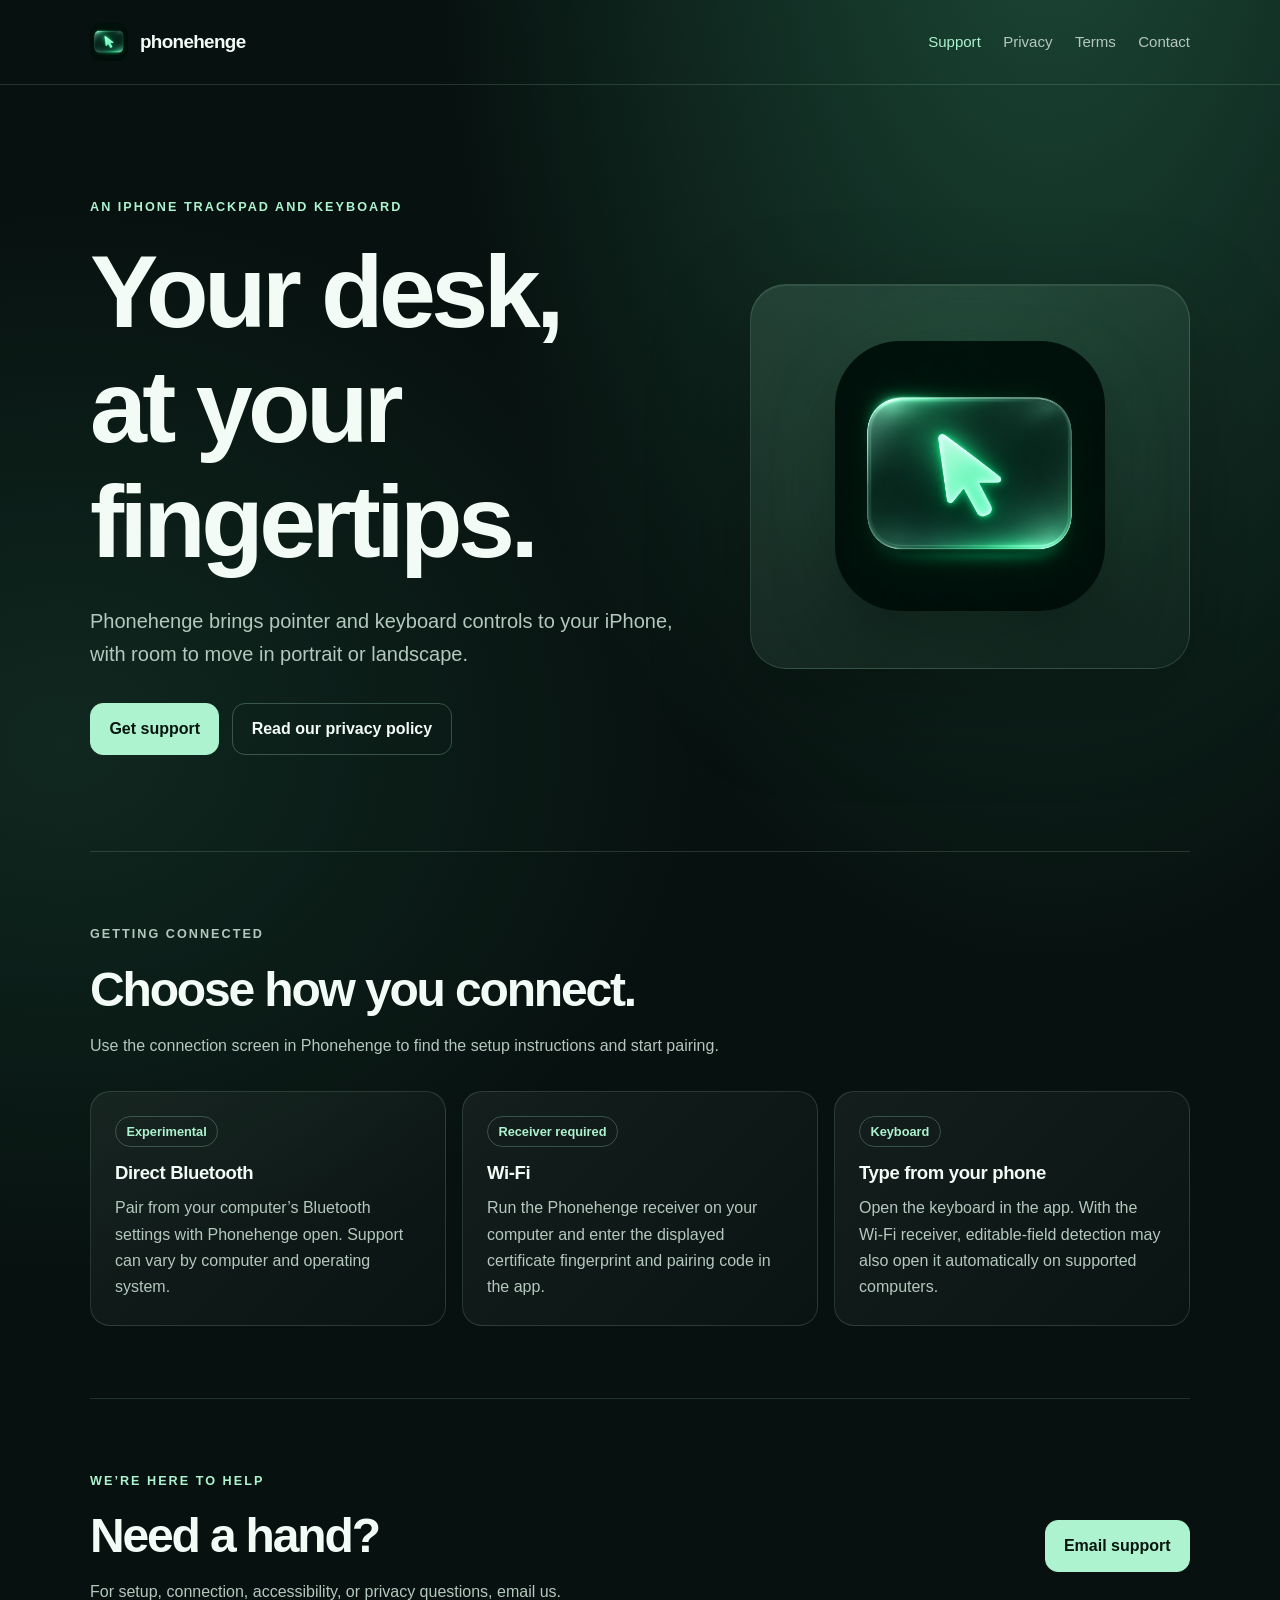
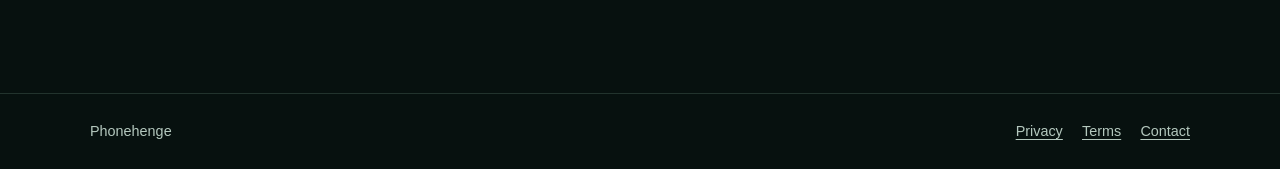
==== index.html @ 4506eaed "Create Phonehenge support and privacy site" ====
<!doctype html>
<html lang="en">
<head>
  <meta charset="utf-8">
  <meta name="viewport" content="width=device-width, initial-scale=1">
  <meta name="description" content="Phonehenge support, connection help, and privacy information.">
  <meta name="theme-color" content="#07110f">
  <title>Phonehenge — your desk, at your fingertips</title>
  <link rel="icon" type="image/png" href="assets/phonehenge-icon.png">
  <link rel="stylesheet" href="styles.css">
</head>
<body>
<a class="skip" href="#main">Skip to content</a>
<header class="site-header"><div class="wrap nav">
  <a class="brand" href="index.html"><img src="assets/phonehenge-icon.png" alt="" width="38" height="38">phonehenge</a>
  <nav class="nav-links" aria-label="Main navigation"><a href="index.html" aria-current="page">Support</a><a href="privacy.html">Privacy</a><a href="terms.html">Terms</a><a href="mailto:theluckyclover@gmail.com">Contact</a></nav>
</div></header>
<main id="main"><div class="wrap">
  <section class="hero" aria-labelledby="hero-title">
    <div><p class="eyebrow">An iPhone trackpad and keyboard</p><h1 id="hero-title">Your desk, at your fingertips.</h1>
      <p class="lead">Phonehenge brings pointer and keyboard controls to your iPhone, with room to move in portrait or landscape.</p>
      <div class="actions"><a class="button" href="#get-help">Get support</a><a class="button secondary" href="privacy.html">Read our privacy policy</a></div>
    </div>
    <div class="hero-visual"><img src="assets/phonehenge-icon.png" alt="Phonehenge icon: a glowing pointer on a glass trackpad" width="270" height="270"></div>
  </section>
  <section class="section" aria-labelledby="connect-title"><div class="section-head"><p class="eyebrow">Getting connected</p><h2 id="connect-title">Choose how you connect.</h2><p>Use the connection screen in Phonehenge to find the setup instructions and start pairing.</p></div>
    <div class="grid">
      <article class="card"><span class="badge">Experimental</span><h3>Direct Bluetooth</h3><p>Pair from your computer’s Bluetooth settings with Phonehenge open. Support can vary by computer and operating system.</p></article>
      <article class="card"><span class="badge">Receiver required</span><h3>Wi-Fi</h3><p>Run the Phonehenge receiver on your computer and enter the displayed certificate fingerprint and pairing code in the app.</p></article>
      <article class="card"><span class="badge">Keyboard</span><h3>Type from your phone</h3><p>Open the keyboard in the app. With the Wi-Fi receiver, editable-field detection may also open it automatically on supported computers.</p></article>
    </div>
  </section>
  <section class="section contact" id="get-help" aria-labelledby="help-title"><div><p class="eyebrow">We’re here to help</p><h2 id="help-title">Need a hand?</h2><p class="subtle">For setup, connection, accessibility, or privacy questions, email us.</p></div><a class="button" href="mailto:theluckyclover@gmail.com">Email support</a></section>
</div></main>
<footer><div class="wrap footer-inner"><span>Phonehenge</span><nav class="footer-links" aria-label="Footer navigation"><a href="privacy.html">Privacy</a><a href="terms.html">Terms</a><a href="mailto:theluckyclover@gmail.com">Contact</a></nav></div></footer>
</body></html>
---- styles.css ----
:root{color-scheme:dark;--bg:#07110f;--panel:#10201c;--panel2:#142a23;--text:#f3fbf6;--muted:#b4c8be;--accent:#adf3cf;--line:rgba(190,245,214,.15);--max:1100px;font-family:ui-sans-serif,-apple-system,BlinkMacSystemFont,"Segoe UI",sans-serif}*{box-sizing:border-box}html{scroll-behavior:smooth}body{margin:0;background:radial-gradient(ellipse at 82% -10%,#1c4937 0,transparent 42%),radial-gradient(ellipse at 5% 42%,#102820 0,transparent 38%),var(--bg);color:var(--text);line-height:1.65}a{color:var(--accent);text-underline-offset:.2em}a:hover{text-decoration-thickness:2px}a:focus-visible{outline:3px solid var(--accent);outline-offset:4px;border-radius:3px}.skip{position:absolute;top:-4rem;left:1rem;background:var(--accent);color:#06120c;padding:.6rem 1rem;z-index:5}.skip:focus{top:1rem}.wrap{width:min(var(--max),calc(100% - 3rem));margin:auto}.site-header{border-bottom:1px solid var(--line)}.nav{min-height:84px;display:flex;align-items:center;justify-content:space-between;gap:1.5rem}.brand{display:inline-flex;align-items:center;gap:.75rem;text-decoration:none;color:var(--text);font-size:1.18rem;font-weight:750;letter-spacing:-.035em}.brand img{width:38px;height:38px;border-radius:11px}.nav-links{display:flex;align-items:center;gap:1.4rem;flex-wrap:wrap}.nav-links a{font-size:.94rem;color:var(--muted);text-decoration:none}.nav-links a:hover,.nav-links a[aria-current=page]{color:var(--accent)}main{min-height:65vh}.hero{display:grid;grid-template-columns:1.15fr .85fr;gap:4rem;align-items:center;padding:7rem 0 6rem}.eyebrow{color:var(--accent);font-size:.79rem;font-weight:750;letter-spacing:.16em;text-transform:uppercase;margin:0 0 1.1rem}h1,h2,h3{line-height:1.12;letter-spacing:-.045em;margin:0}h1{font-size:clamp(3.4rem,8vw,6.6rem);max-width:10ch;font-weight:750}h2{font-size:clamp(2rem,4vw,3rem)}h3{font-size:1.16rem;letter-spacing:-.02em}.lead{font-size:clamp(1.05rem,1.8vw,1.25rem);color:var(--muted);max-width:39rem;margin:1.6rem 0 2rem}.button{display:inline-flex;justify-content:center;align-items:center;min-height:48px;padding:.75rem 1.15rem;border-radius:13px;text-decoration:none;font-weight:700;background:var(--accent);color:#07150e;border:1px solid var(--accent)}.button.secondary{background:transparent;color:var(--text);border-color:rgba(200,255,222,.24)}.actions{display:flex;gap:.8rem;flex-wrap:wrap}.hero-visual{position:relative;min-height:385px;display:grid;place-items:center;border:1px solid var(--line);border-radius:36px;background:linear-gradient(140deg,rgba(173,243,207,.13),rgba(173,243,207,.025));box-shadow:0 30px 100px rgba(0,0,0,.25),inset 0 1px 0 rgba(255,255,255,.08);overflow:hidden}.hero-visual:before{content:"";position:absolute;width:240px;height:240px;border-radius:50%;background:rgba(58,233,151,.14);filter:blur(55px)}.hero-visual img{position:relative;width:min(62%,270px);aspect-ratio:1;border-radius:24%;box-shadow:0 28px 60px rgba(0,0,0,.35)}.section{padding:4.5rem 0;border-top:1px solid var(--line)}.section-head{max-width:700px;margin-bottom:2rem}.section-head p,.subtle{color:var(--muted)}.grid{display:grid;grid-template-columns:repeat(3,1fr);gap:1rem}.card{padding:1.5rem;border:1px solid var(--line);border-radius:20px;background:linear-gradient(135deg,rgba(255,255,255,.055),rgba(255,255,255,.015))}.card p{color:var(--muted);margin:.7rem 0 0}.badge{display:inline-block;border:1px solid rgba(173,243,207,.25);border-radius:999px;color:var(--accent);font-size:.8rem;font-weight:700;padding:.25rem .65rem;margin-bottom:1rem}.contact{display:flex;justify-content:space-between;align-items:center;gap:2rem}.legal{max-width:760px;padding:5rem 0 6rem}.legal h1{font-size:clamp(2.8rem,6vw,4.8rem);max-width:none}.legal h2{font-size:1.5rem;margin:2.5rem 0 .7rem;letter-spacing:-.02em}.legal p,.legal li{color:var(--muted)}.legal ul{padding-left:1.35rem}.legal li+li{margin-top:.55rem}.legal .intro{font-size:1.12rem;margin:1.2rem 0;color:#d6e7dc}.legal .updated{color:var(--muted);font-size:.9rem}footer{border-top:1px solid var(--line);padding:1.6rem 0;color:var(--muted);font-size:.9rem}.footer-inner{display:flex;justify-content:space-between;align-items:center;gap:1.2rem;flex-wrap:wrap}.footer-links{display:flex;gap:1.2rem;flex-wrap:wrap}.footer-links a{color:var(--muted)}@media(max-width:750px){.wrap{width:min(var(--max),calc(100% - 2rem))}.nav{padding:1rem 0;align-items:flex-start;flex-direction:column;gap:.8rem}.nav-links{gap:1rem}.hero{grid-template-columns:1fr;gap:2.5rem;padding:4.5rem 0 4rem}.hero-visual{min-height:300px}.grid{grid-template-columns:1fr}.section{padding:3.5rem 0}.contact{align-items:flex-start;flex-direction:column}.legal{padding:3.5rem 0 4.5rem}}@media(prefers-reduced-motion:reduce){html{scroll-behavior:auto}}
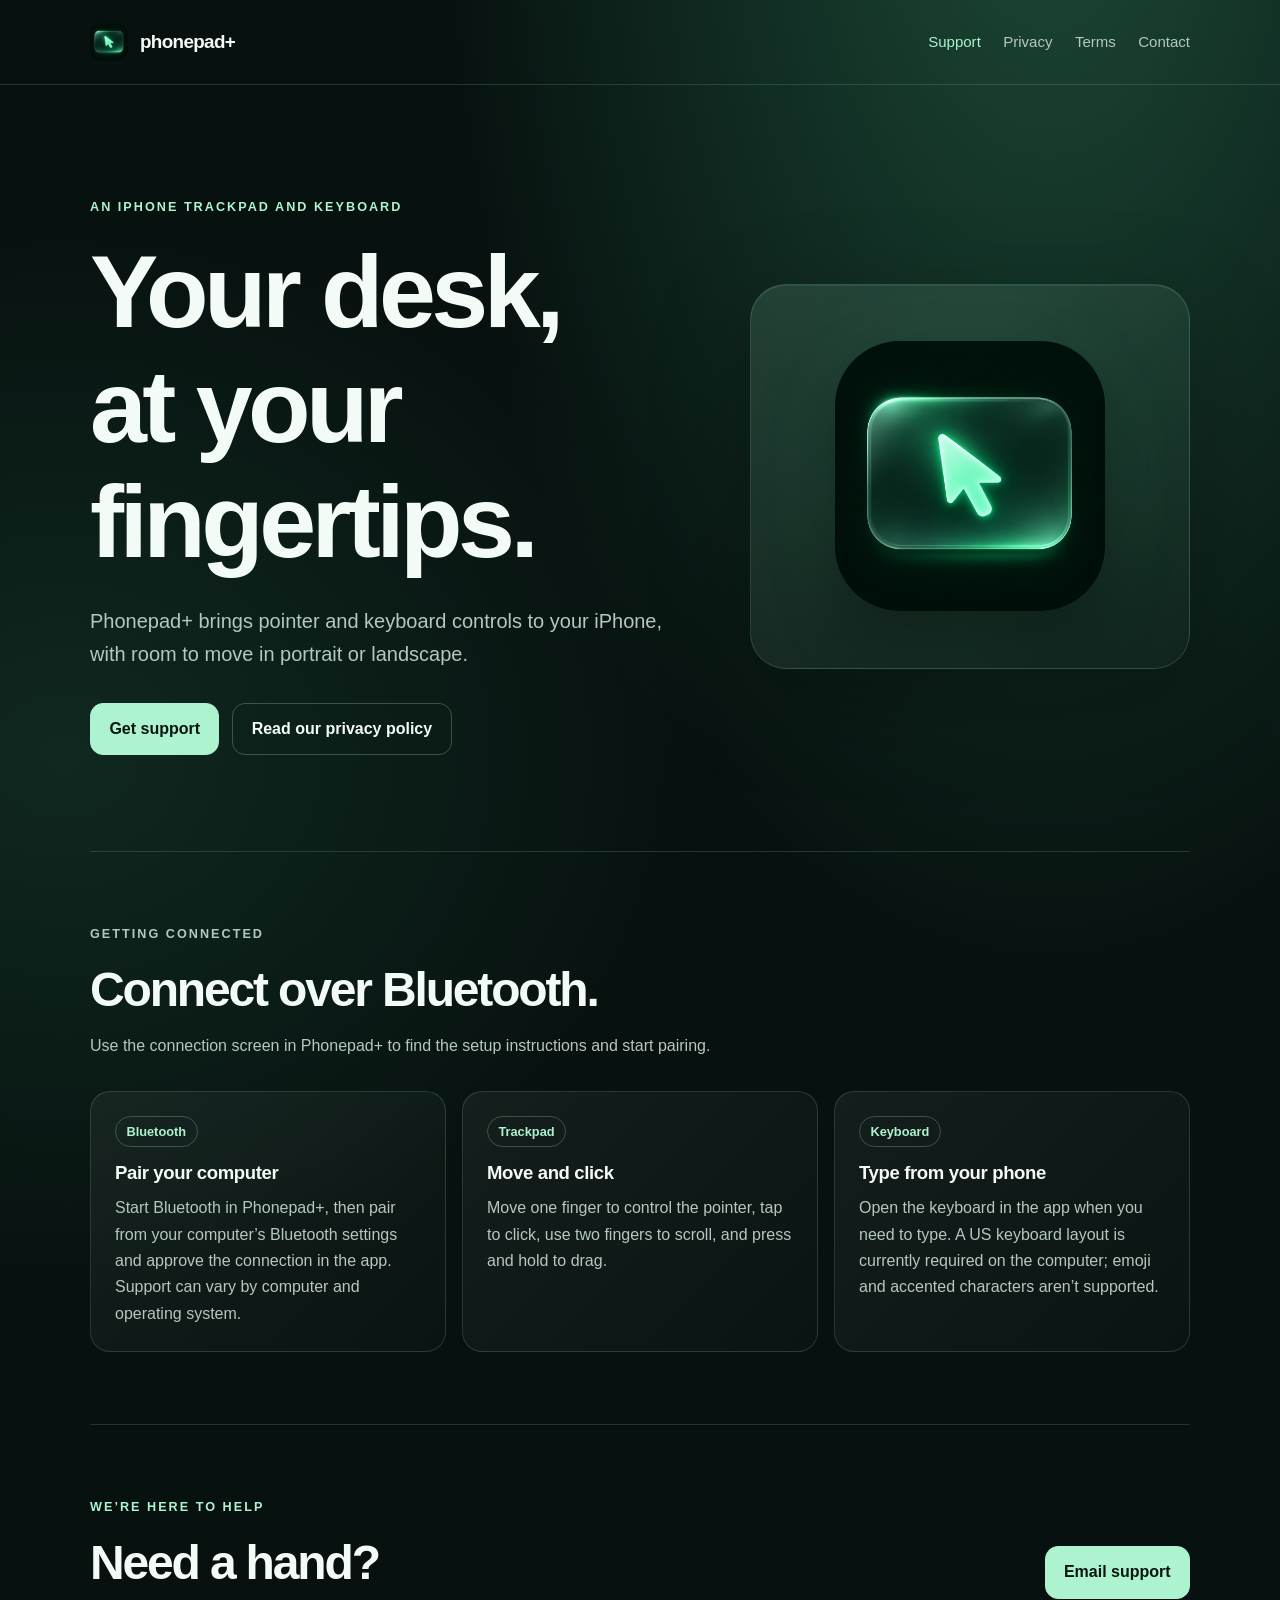
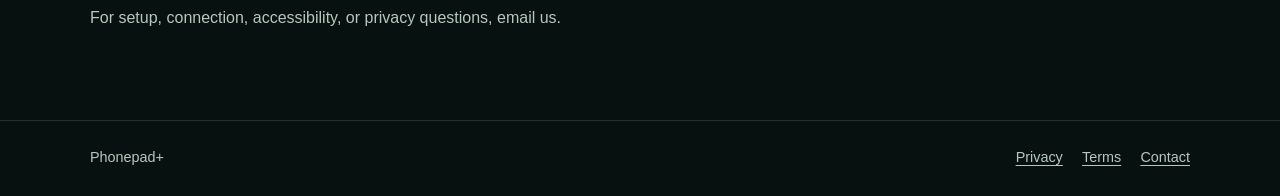
==== commit 9d524c7b: "Update support site for Bluetooth-only Phonepad+" ====
--- a/index.html
+++ b/index.html
@@ -3,34 +3,34 @@
 <head>
   <meta charset="utf-8">
   <meta name="viewport" content="width=device-width, initial-scale=1">
-  <meta name="description" content="Phonehenge support, connection help, and privacy information.">
+  <meta name="description" content="Phonepad+ support, connection help, and privacy information.">
   <meta name="theme-color" content="#07110f">
-  <title>Phonehenge — your desk, at your fingertips</title>
-  <link rel="icon" type="image/png" href="assets/phonehenge-icon.png">
+  <title>Phonepad+ — your desk, at your fingertips</title>
+  <link rel="icon" type="image/png" href="assets/phonepad-plus-icon.png">
   <link rel="stylesheet" href="styles.css">
 </head>
 <body>
 <a class="skip" href="#main">Skip to content</a>
 <header class="site-header"><div class="wrap nav">
-  <a class="brand" href="index.html"><img src="assets/phonehenge-icon.png" alt="" width="38" height="38">phonehenge</a>
+  <a class="brand" href="index.html"><img src="assets/phonepad-plus-icon.png" alt="" width="38" height="38">phonepad+</a>
   <nav class="nav-links" aria-label="Main navigation"><a href="index.html" aria-current="page">Support</a><a href="privacy.html">Privacy</a><a href="terms.html">Terms</a><a href="mailto:theluckyclover@gmail.com">Contact</a></nav>
 </div></header>
 <main id="main"><div class="wrap">
   <section class="hero" aria-labelledby="hero-title">
     <div><p class="eyebrow">An iPhone trackpad and keyboard</p><h1 id="hero-title">Your desk, at your fingertips.</h1>
-      <p class="lead">Phonehenge brings pointer and keyboard controls to your iPhone, with room to move in portrait or landscape.</p>
+      <p class="lead">Phonepad+ brings pointer and keyboard controls to your iPhone, with room to move in portrait or landscape.</p>
       <div class="actions"><a class="button" href="#get-help">Get support</a><a class="button secondary" href="privacy.html">Read our privacy policy</a></div>
     </div>
-    <div class="hero-visual"><img src="assets/phonehenge-icon.png" alt="Phonehenge icon: a glowing pointer on a glass trackpad" width="270" height="270"></div>
+    <div class="hero-visual"><img src="assets/phonepad-plus-icon.png" alt="Phonepad+ icon: a glowing pointer on a glass trackpad" width="270" height="270"></div>
   </section>
-  <section class="section" aria-labelledby="connect-title"><div class="section-head"><p class="eyebrow">Getting connected</p><h2 id="connect-title">Choose how you connect.</h2><p>Use the connection screen in Phonehenge to find the setup instructions and start pairing.</p></div>
+  <section class="section" aria-labelledby="connect-title"><div class="section-head"><p class="eyebrow">Getting connected</p><h2 id="connect-title">Connect over Bluetooth.</h2><p>Use the connection screen in Phonepad+ to find the setup instructions and start pairing.</p></div>
     <div class="grid">
-      <article class="card"><span class="badge">Experimental</span><h3>Direct Bluetooth</h3><p>Pair from your computer’s Bluetooth settings with Phonehenge open. Support can vary by computer and operating system.</p></article>
-      <article class="card"><span class="badge">Receiver required</span><h3>Wi-Fi</h3><p>Run the Phonehenge receiver on your computer and enter the displayed certificate fingerprint and pairing code in the app.</p></article>
-      <article class="card"><span class="badge">Keyboard</span><h3>Type from your phone</h3><p>Open the keyboard in the app. With the Wi-Fi receiver, editable-field detection may also open it automatically on supported computers.</p></article>
+      <article class="card"><span class="badge">Bluetooth</span><h3>Pair your computer</h3><p>Start Bluetooth in Phonepad+, then pair from your computer’s Bluetooth settings and approve the connection in the app. Support can vary by computer and operating system.</p></article>
+      <article class="card"><span class="badge">Trackpad</span><h3>Move and click</h3><p>Move one finger to control the pointer, tap to click, use two fingers to scroll, and press and hold to drag.</p></article>
+      <article class="card"><span class="badge">Keyboard</span><h3>Type from your phone</h3><p>Open the keyboard in the app when you need to type. A US keyboard layout is currently required on the computer; emoji and accented characters aren’t supported.</p></article>
     </div>
   </section>
   <section class="section contact" id="get-help" aria-labelledby="help-title"><div><p class="eyebrow">We’re here to help</p><h2 id="help-title">Need a hand?</h2><p class="subtle">For setup, connection, accessibility, or privacy questions, email us.</p></div><a class="button" href="mailto:theluckyclover@gmail.com">Email support</a></section>
 </div></main>
-<footer><div class="wrap footer-inner"><span>Phonehenge</span><nav class="footer-links" aria-label="Footer navigation"><a href="privacy.html">Privacy</a><a href="terms.html">Terms</a><a href="mailto:theluckyclover@gmail.com">Contact</a></nav></div></footer>
+<footer><div class="wrap footer-inner"><span>Phonepad+</span><nav class="footer-links" aria-label="Footer navigation"><a href="privacy.html">Privacy</a><a href="terms.html">Terms</a><a href="mailto:theluckyclover@gmail.com">Contact</a></nav></div></footer>
 </body></html>
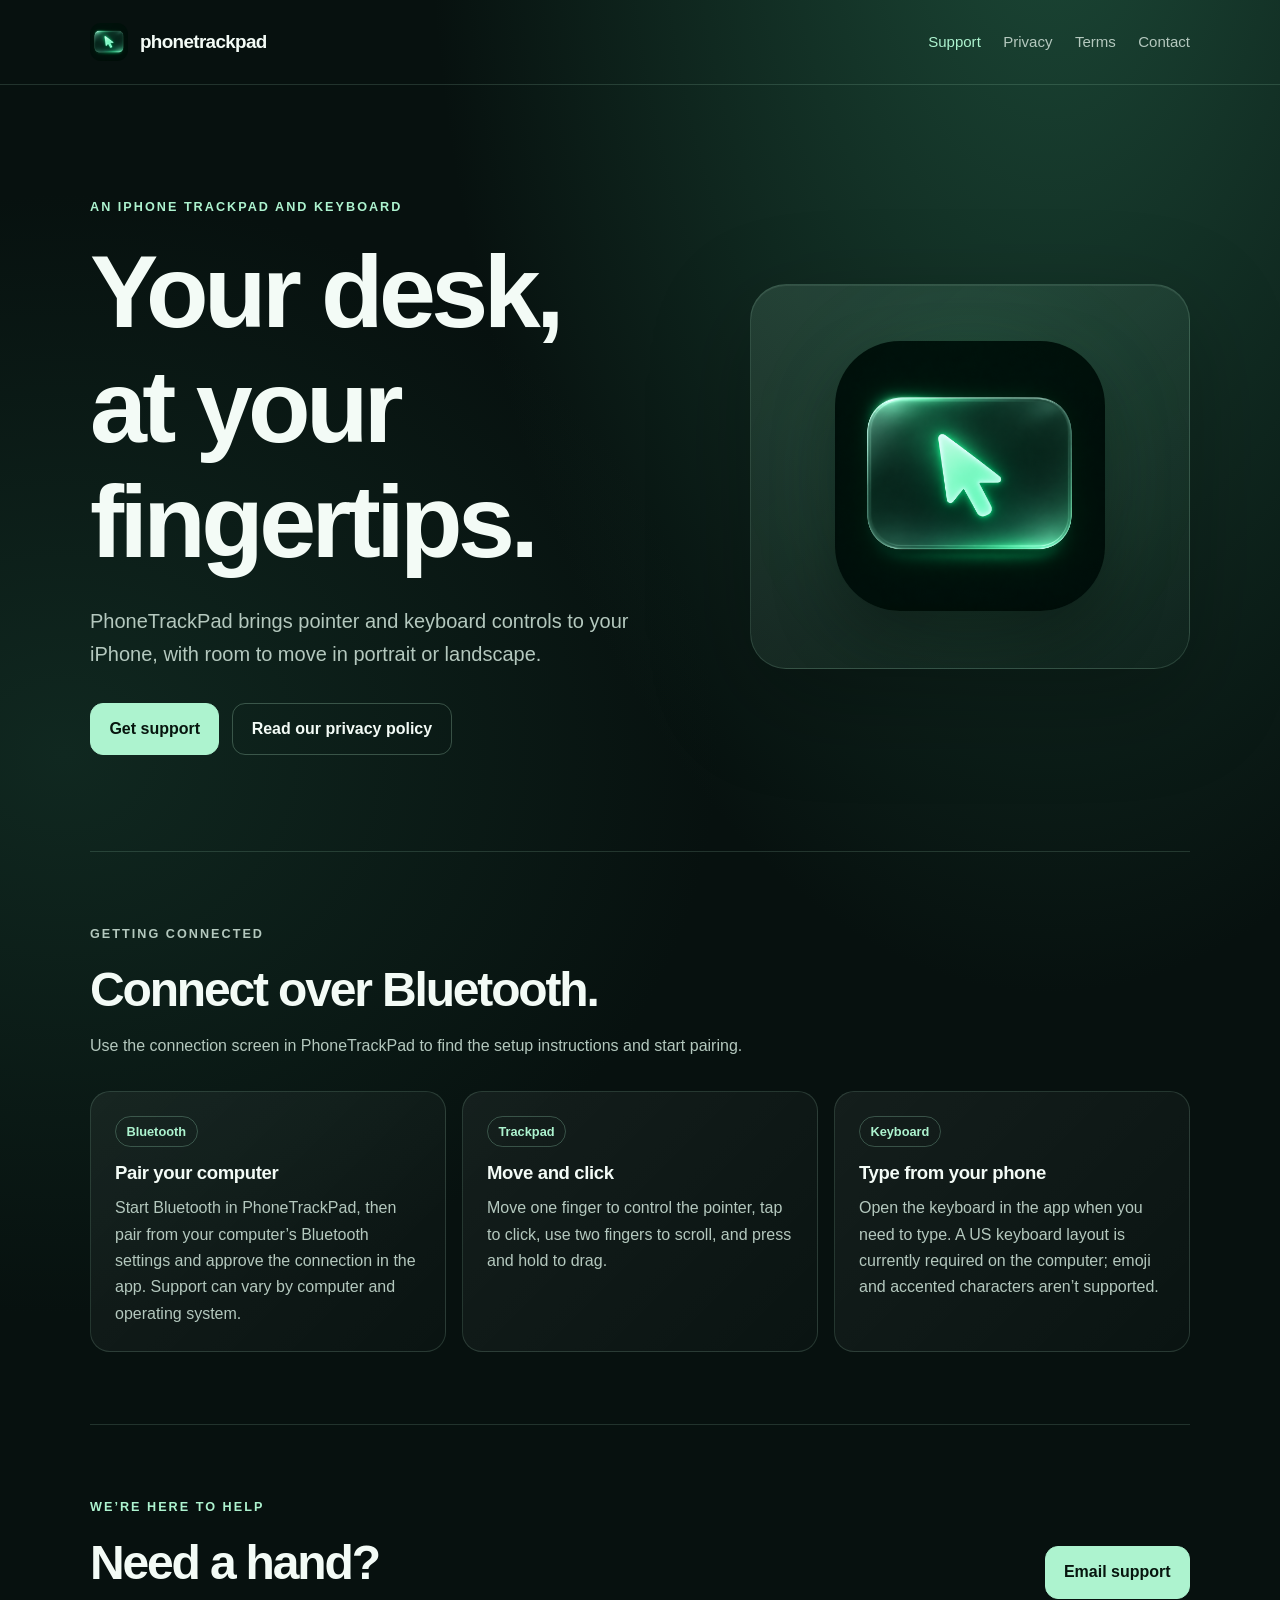
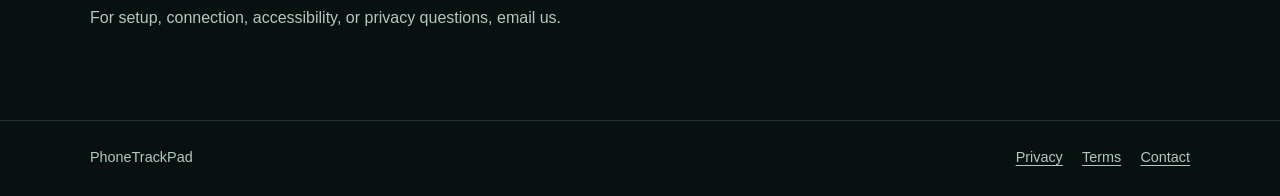
==== commit fd601e14: "Update public pages for PhoneTrackPad" ====
--- a/index.html
+++ b/index.html
@@ -3,34 +3,34 @@
 <head>
   <meta charset="utf-8">
   <meta name="viewport" content="width=device-width, initial-scale=1">
-  <meta name="description" content="Phonepad+ support, connection help, and privacy information.">
+  <meta name="description" content="PhoneTrackPad support, connection help, and privacy information.">
   <meta name="theme-color" content="#07110f">
-  <title>Phonepad+ — your desk, at your fingertips</title>
+  <title>PhoneTrackPad — your desk, at your fingertips</title>
   <link rel="icon" type="image/png" href="assets/phonepad-plus-icon.png">
   <link rel="stylesheet" href="styles.css">
 </head>
 <body>
 <a class="skip" href="#main">Skip to content</a>
 <header class="site-header"><div class="wrap nav">
-  <a class="brand" href="index.html"><img src="assets/phonepad-plus-icon.png" alt="" width="38" height="38">phonepad+</a>
+  <a class="brand" href="index.html"><img src="assets/phonepad-plus-icon.png" alt="" width="38" height="38">phonetrackpad</a>
   <nav class="nav-links" aria-label="Main navigation"><a href="index.html" aria-current="page">Support</a><a href="privacy.html">Privacy</a><a href="terms.html">Terms</a><a href="mailto:theluckyclover@gmail.com">Contact</a></nav>
 </div></header>
 <main id="main"><div class="wrap">
   <section class="hero" aria-labelledby="hero-title">
     <div><p class="eyebrow">An iPhone trackpad and keyboard</p><h1 id="hero-title">Your desk, at your fingertips.</h1>
-      <p class="lead">Phonepad+ brings pointer and keyboard controls to your iPhone, with room to move in portrait or landscape.</p>
+      <p class="lead">PhoneTrackPad brings pointer and keyboard controls to your iPhone, with room to move in portrait or landscape.</p>
       <div class="actions"><a class="button" href="#get-help">Get support</a><a class="button secondary" href="privacy.html">Read our privacy policy</a></div>
     </div>
-    <div class="hero-visual"><img src="assets/phonepad-plus-icon.png" alt="Phonepad+ icon: a glowing pointer on a glass trackpad" width="270" height="270"></div>
+    <div class="hero-visual"><img src="assets/phonepad-plus-icon.png" alt="PhoneTrackPad icon: a glowing pointer on a glass trackpad" width="270" height="270"></div>
   </section>
-  <section class="section" aria-labelledby="connect-title"><div class="section-head"><p class="eyebrow">Getting connected</p><h2 id="connect-title">Connect over Bluetooth.</h2><p>Use the connection screen in Phonepad+ to find the setup instructions and start pairing.</p></div>
+  <section class="section" aria-labelledby="connect-title"><div class="section-head"><p class="eyebrow">Getting connected</p><h2 id="connect-title">Connect over Bluetooth.</h2><p>Use the connection screen in PhoneTrackPad to find the setup instructions and start pairing.</p></div>
     <div class="grid">
-      <article class="card"><span class="badge">Bluetooth</span><h3>Pair your computer</h3><p>Start Bluetooth in Phonepad+, then pair from your computer’s Bluetooth settings and approve the connection in the app. Support can vary by computer and operating system.</p></article>
+      <article class="card"><span class="badge">Bluetooth</span><h3>Pair your computer</h3><p>Start Bluetooth in PhoneTrackPad, then pair from your computer’s Bluetooth settings and approve the connection in the app. Support can vary by computer and operating system.</p></article>
       <article class="card"><span class="badge">Trackpad</span><h3>Move and click</h3><p>Move one finger to control the pointer, tap to click, use two fingers to scroll, and press and hold to drag.</p></article>
       <article class="card"><span class="badge">Keyboard</span><h3>Type from your phone</h3><p>Open the keyboard in the app when you need to type. A US keyboard layout is currently required on the computer; emoji and accented characters aren’t supported.</p></article>
     </div>
   </section>
   <section class="section contact" id="get-help" aria-labelledby="help-title"><div><p class="eyebrow">We’re here to help</p><h2 id="help-title">Need a hand?</h2><p class="subtle">For setup, connection, accessibility, or privacy questions, email us.</p></div><a class="button" href="mailto:theluckyclover@gmail.com">Email support</a></section>
 </div></main>
-<footer><div class="wrap footer-inner"><span>Phonepad+</span><nav class="footer-links" aria-label="Footer navigation"><a href="privacy.html">Privacy</a><a href="terms.html">Terms</a><a href="mailto:theluckyclover@gmail.com">Contact</a></nav></div></footer>
+<footer><div class="wrap footer-inner"><span>PhoneTrackPad</span><nav class="footer-links" aria-label="Footer navigation"><a href="privacy.html">Privacy</a><a href="terms.html">Terms</a><a href="mailto:theluckyclover@gmail.com">Contact</a></nav></div></footer>
 </body></html>
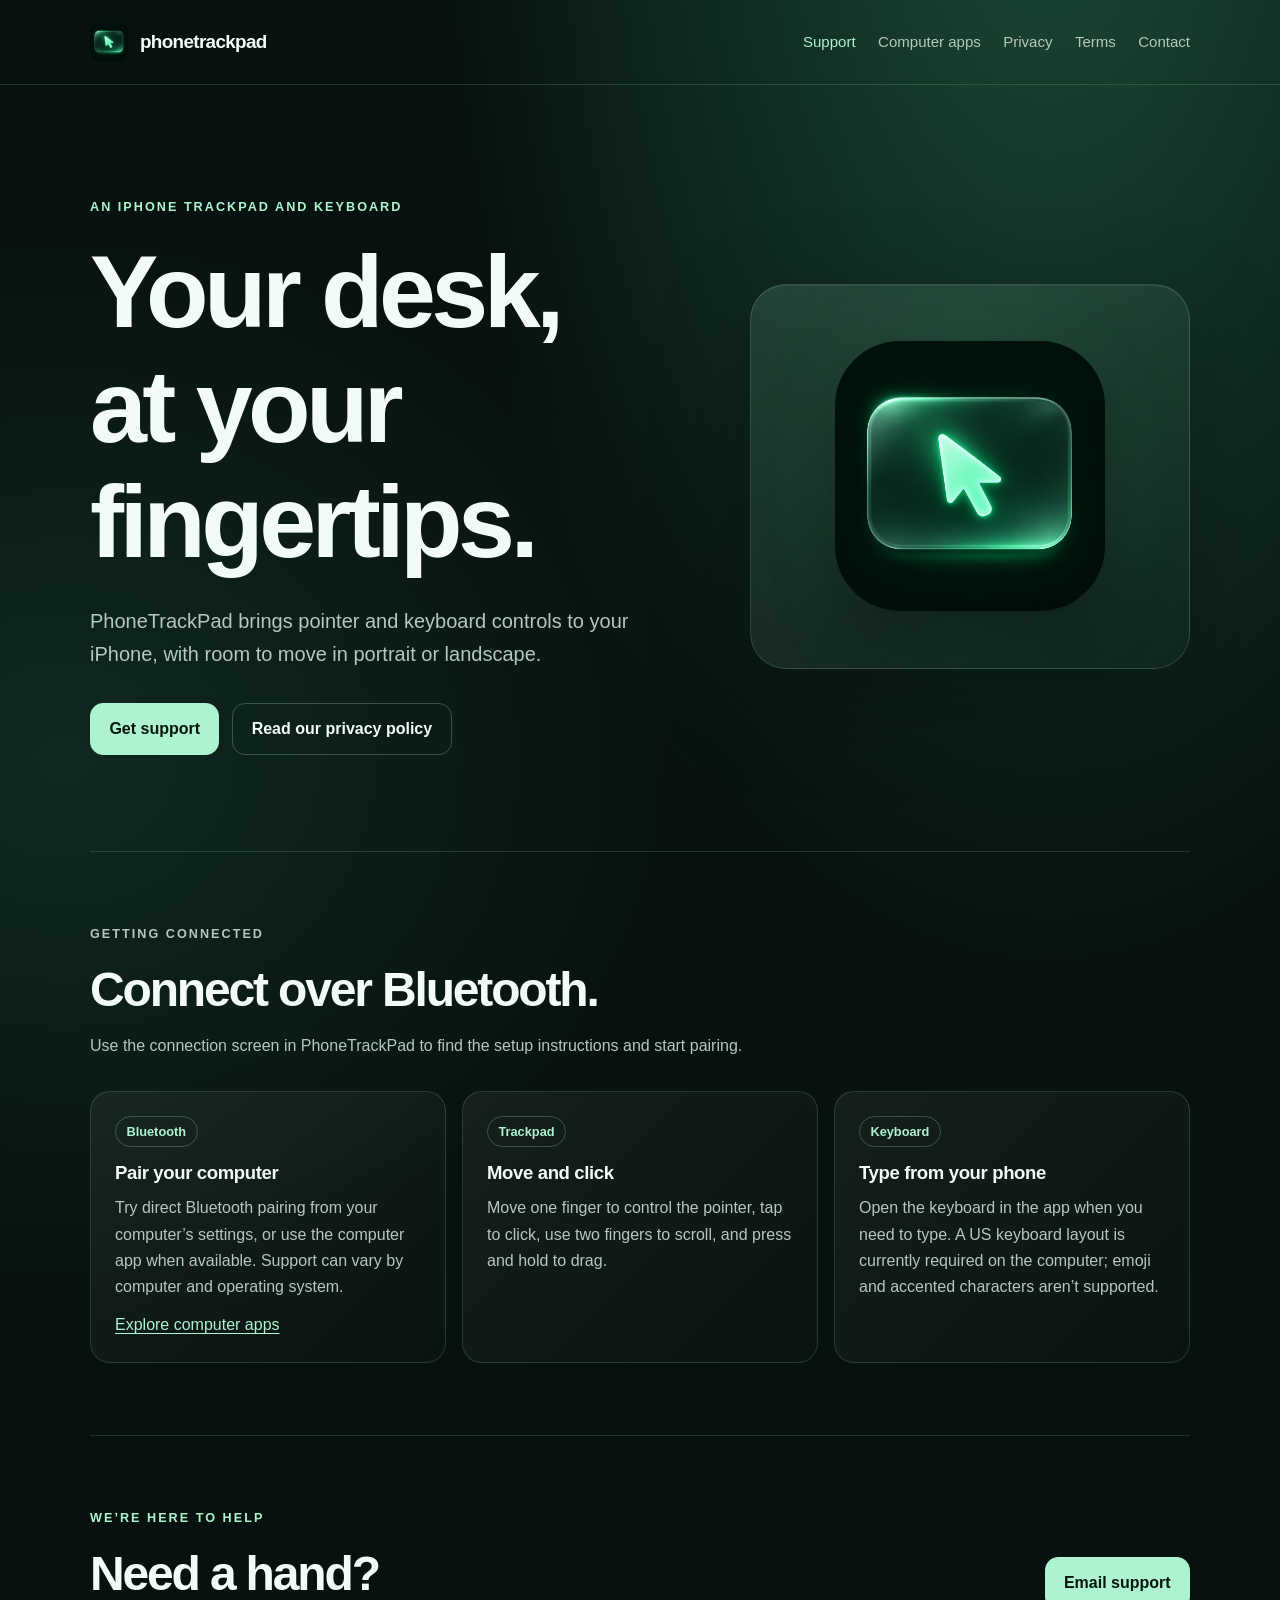
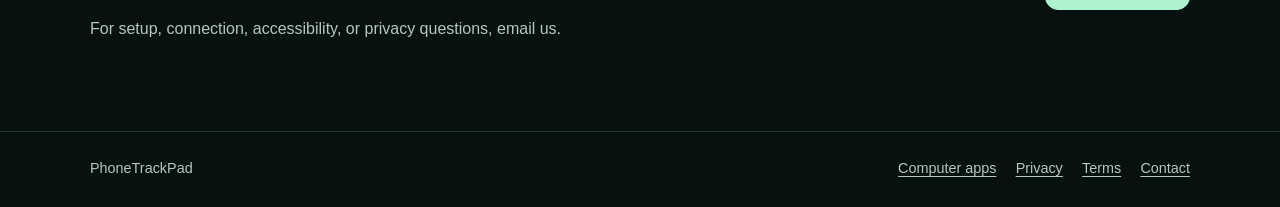
==== commit f4ae6061: "Add computer apps download page" ====
--- a/index.html
+++ b/index.html
@@ -13,7 +13,7 @@
 <a class="skip" href="#main">Skip to content</a>
 <header class="site-header"><div class="wrap nav">
   <a class="brand" href="index.html"><img src="assets/phonepad-plus-icon.png" alt="" width="38" height="38">phonetrackpad</a>
-  <nav class="nav-links" aria-label="Main navigation"><a href="index.html" aria-current="page">Support</a><a href="privacy.html">Privacy</a><a href="terms.html">Terms</a><a href="mailto:theluckyclover@gmail.com">Contact</a></nav>
+  <nav class="nav-links" aria-label="Main navigation"><a href="index.html" aria-current="page">Support</a><a href="downloads.html">Computer apps</a><a href="privacy.html">Privacy</a><a href="terms.html">Terms</a><a href="mailto:theluckyclover@gmail.com">Contact</a></nav>
 </div></header>
 <main id="main"><div class="wrap">
   <section class="hero" aria-labelledby="hero-title">
@@ -25,12 +25,12 @@
   </section>
   <section class="section" aria-labelledby="connect-title"><div class="section-head"><p class="eyebrow">Getting connected</p><h2 id="connect-title">Connect over Bluetooth.</h2><p>Use the connection screen in PhoneTrackPad to find the setup instructions and start pairing.</p></div>
     <div class="grid">
-      <article class="card"><span class="badge">Bluetooth</span><h3>Pair your computer</h3><p>Start Bluetooth in PhoneTrackPad, then pair from your computer’s Bluetooth settings and approve the connection in the app. Support can vary by computer and operating system.</p></article>
+      <article class="card"><span class="badge">Bluetooth</span><h3>Pair your computer</h3><p>Try direct Bluetooth pairing from your computer’s settings, or use the computer app when available. Support can vary by computer and operating system.</p><p><a href="downloads.html">Explore computer apps</a></p></article>
       <article class="card"><span class="badge">Trackpad</span><h3>Move and click</h3><p>Move one finger to control the pointer, tap to click, use two fingers to scroll, and press and hold to drag.</p></article>
       <article class="card"><span class="badge">Keyboard</span><h3>Type from your phone</h3><p>Open the keyboard in the app when you need to type. A US keyboard layout is currently required on the computer; emoji and accented characters aren’t supported.</p></article>
     </div>
   </section>
   <section class="section contact" id="get-help" aria-labelledby="help-title"><div><p class="eyebrow">We’re here to help</p><h2 id="help-title">Need a hand?</h2><p class="subtle">For setup, connection, accessibility, or privacy questions, email us.</p></div><a class="button" href="mailto:theluckyclover@gmail.com">Email support</a></section>
 </div></main>
-<footer><div class="wrap footer-inner"><span>PhoneTrackPad</span><nav class="footer-links" aria-label="Footer navigation"><a href="privacy.html">Privacy</a><a href="terms.html">Terms</a><a href="mailto:theluckyclover@gmail.com">Contact</a></nav></div></footer>
+<footer><div class="wrap footer-inner"><span>PhoneTrackPad</span><nav class="footer-links" aria-label="Footer navigation"><a href="downloads.html">Computer apps</a><a href="privacy.html">Privacy</a><a href="terms.html">Terms</a><a href="mailto:theluckyclover@gmail.com">Contact</a></nav></div></footer>
 </body></html>
